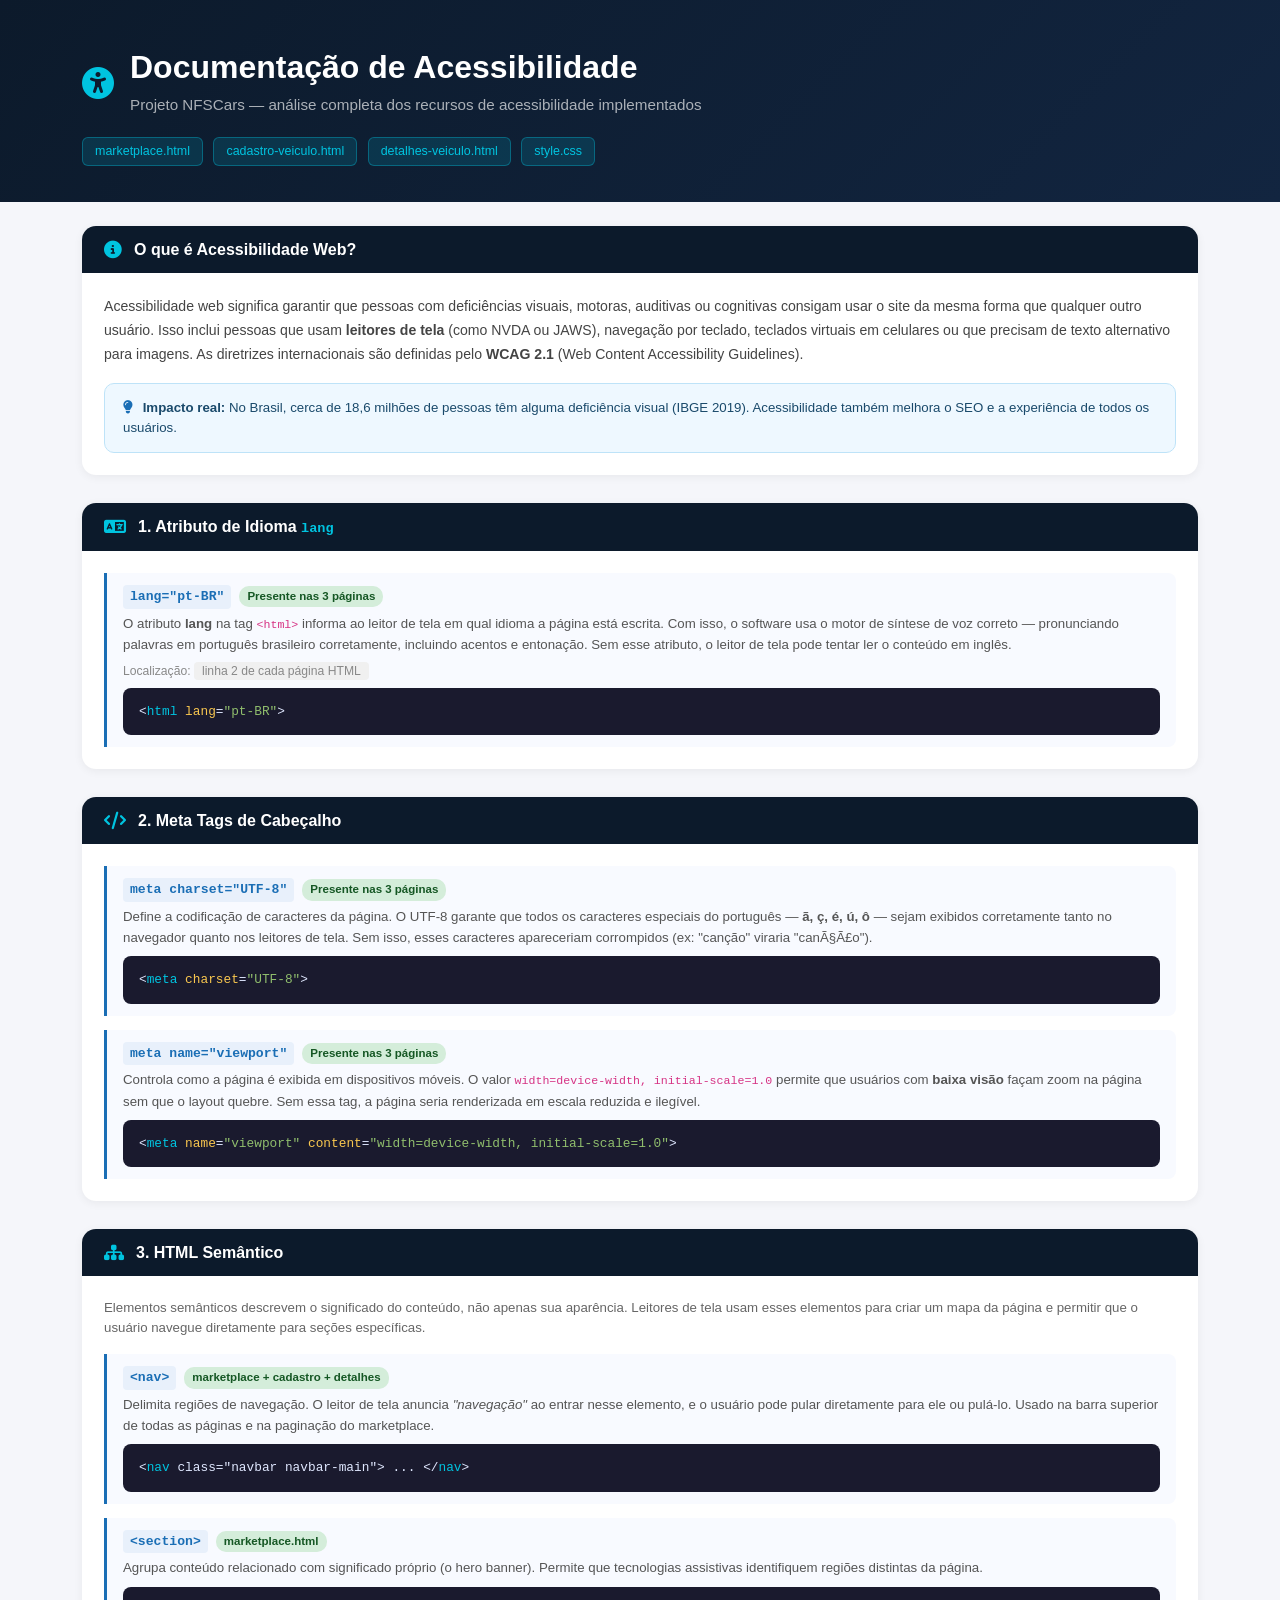
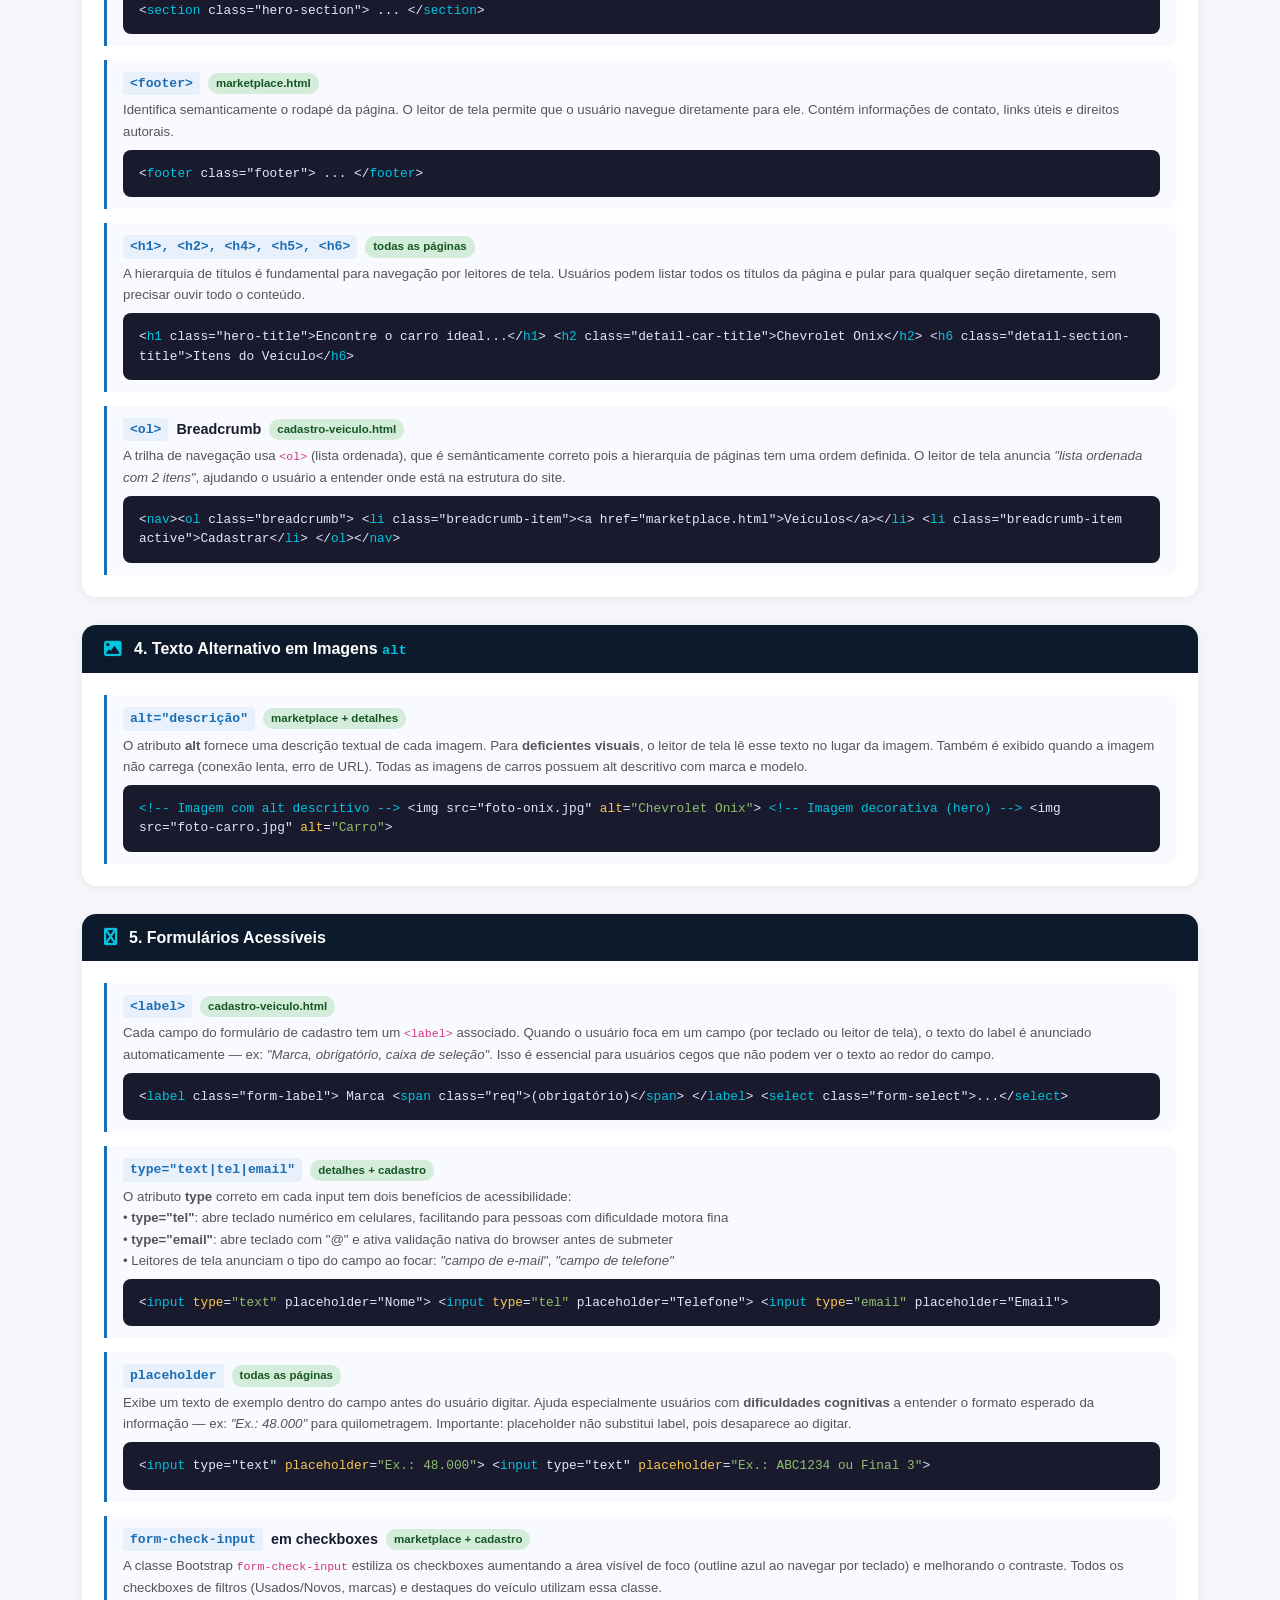
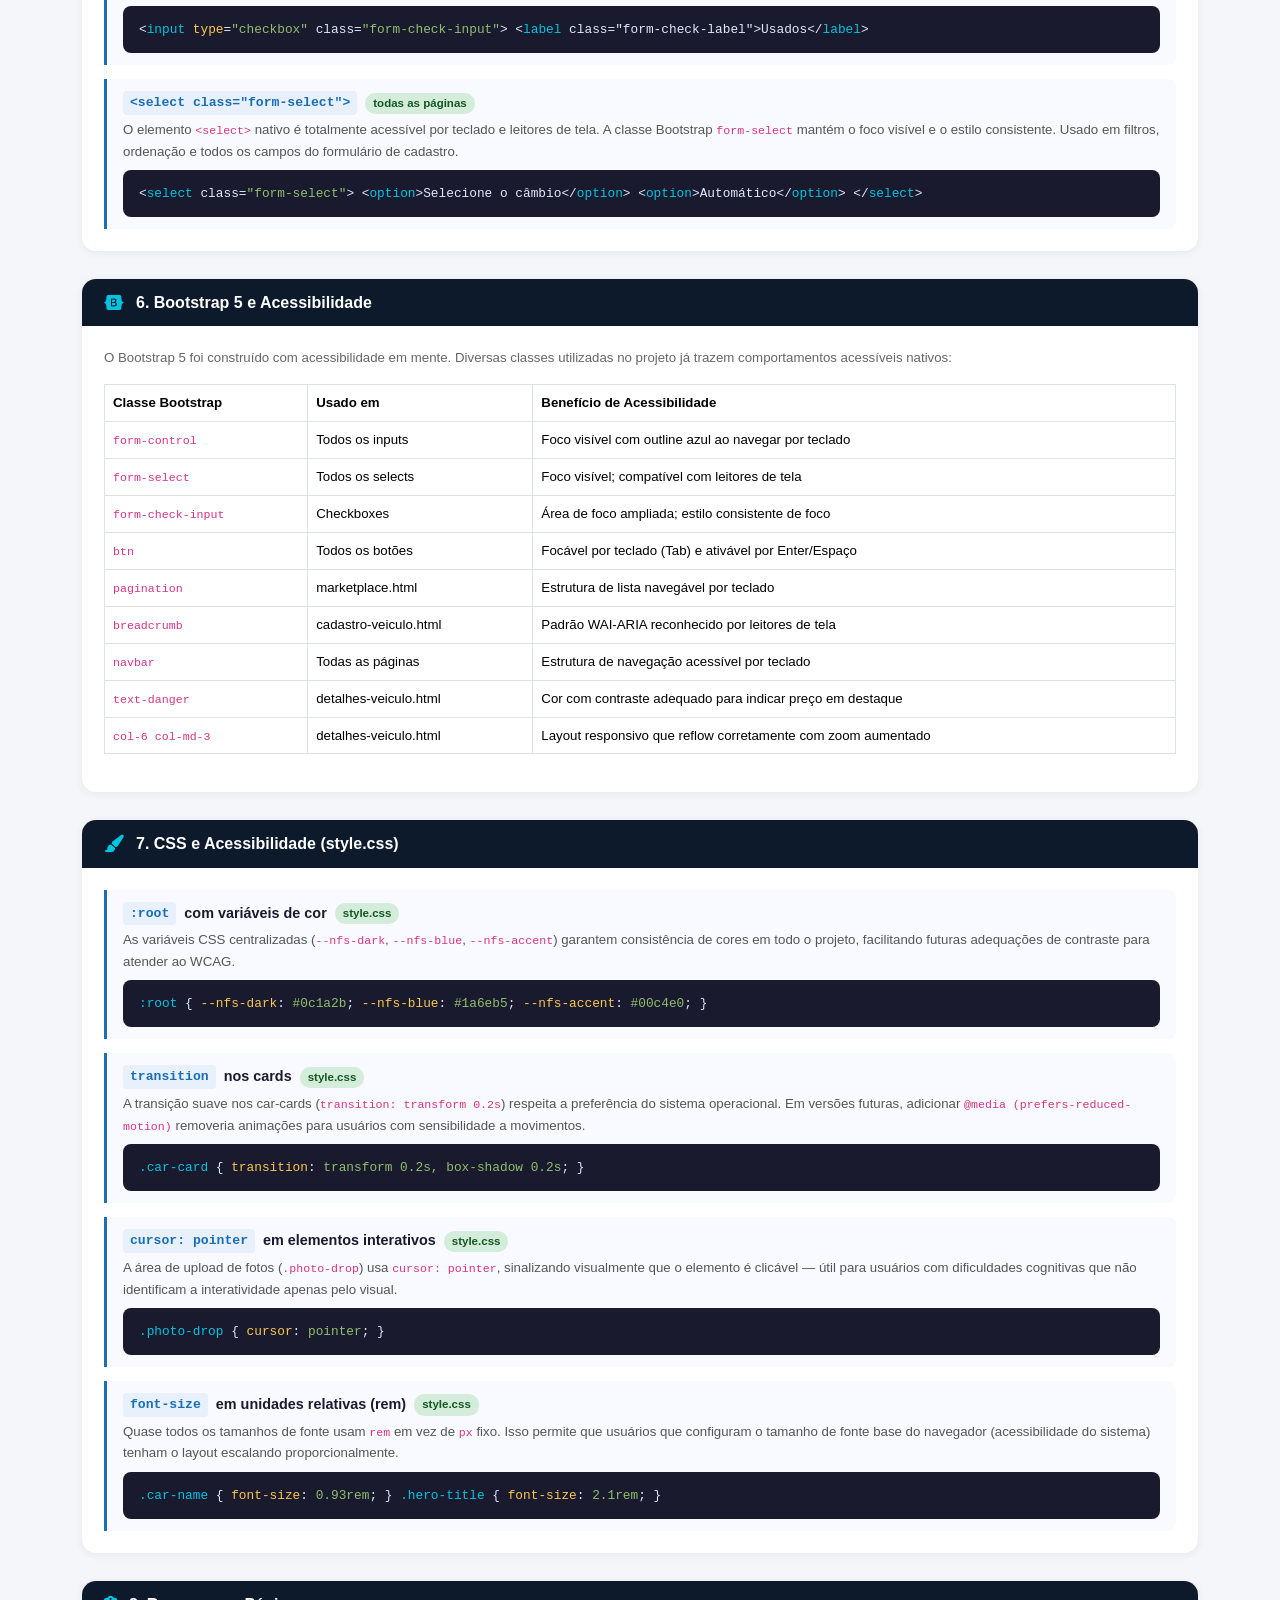
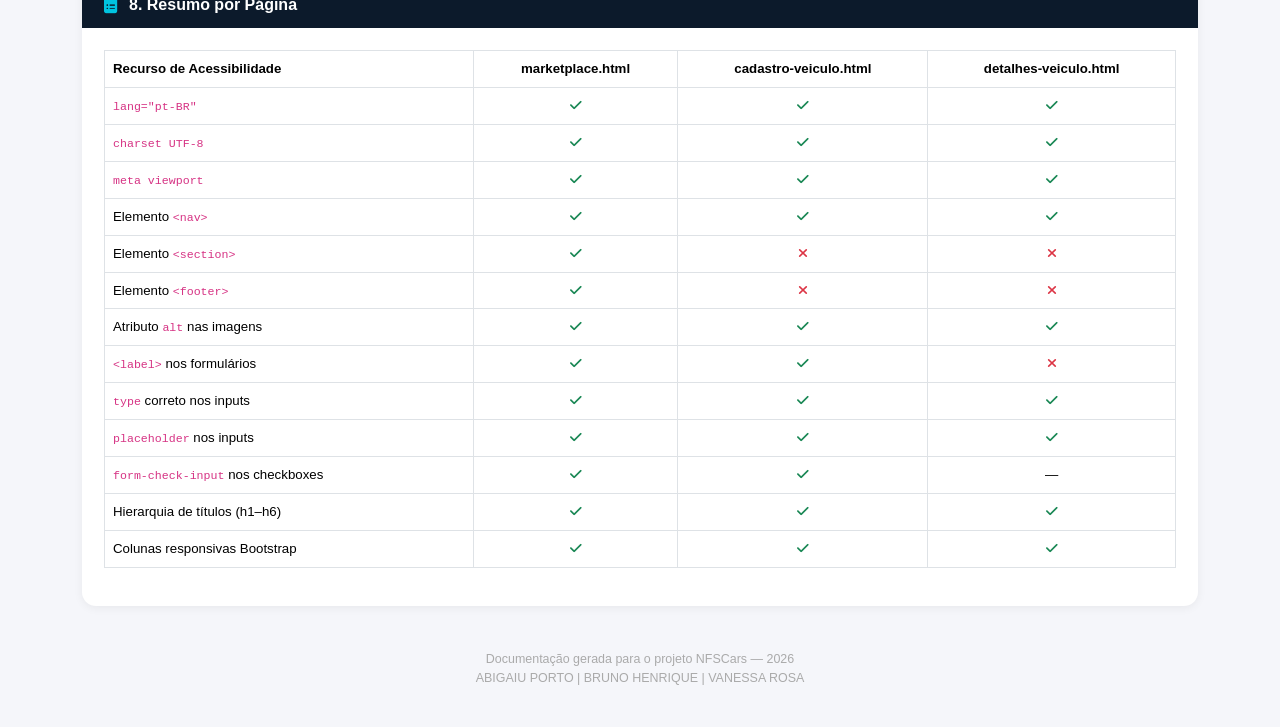
==== acessibilidade.html @ 9d8384b2 "primeiro commit" ====
<!DOCTYPE html>
<html lang="pt-BR">
<head>
    <meta charset="UTF-8">
    <meta name="viewport" content="width=device-width, initial-scale=1.0">
    <title>NFSCars – Documentação de Acessibilidade</title>
    <link href="https://cdn.jsdelivr.net/npm/bootstrap@5.3.2/dist/css/bootstrap.min.css" rel="stylesheet">
    <link href="https://cdnjs.cloudflare.com/ajax/libs/font-awesome/6.5.0/css/all.min.css" rel="stylesheet">
    <style>
        body { font-family: 'Segoe UI', sans-serif; background: #f5f6fa; color: #1a1a2e; }
        .doc-header {
            background: linear-gradient(135deg, #0c1a2b 0%, #122540 100%);
            color: white; padding: 48px 0 36px;
        }
        .doc-header h1 { font-size: 2rem; font-weight: 700; }
        .doc-header .subtitle { color: rgba(255,255,255,0.65); font-size: 0.95rem; }
        .doc-header .badge-page {
            background: rgba(0,196,224,0.15); color: #00c4e0;
            border: 1px solid rgba(0,196,224,0.35); border-radius: 6px;
            font-size: 0.78rem; padding: 4px 12px; display: inline-block; margin-right: 6px; margin-top: 4px;
        }

        .section-card {
            background: white; border-radius: 14px;
            box-shadow: 0 2px 10px rgba(0,0,0,0.06); margin-bottom: 28px; overflow: hidden;
        }
        .section-header {
            background: #0c1a2b; color: white;
            padding: 14px 22px; display: flex; align-items: center; gap: 12px;
        }
        .section-header i { color: #00c4e0; font-size: 1.1rem; }
        .section-header h2 { font-size: 1rem; font-weight: 700; margin: 0; }
        .section-body { padding: 22px; }

        .item { border-left: 3px solid #1a6eb5; padding: 12px 16px; margin-bottom: 14px; background: #f8faff; border-radius: 0 8px 8px 0; }
        .item:last-child { margin-bottom: 0; }
        .item-title { font-weight: 700; font-size: 0.9rem; color: #1a1a2e; margin-bottom: 4px; display: flex; align-items: center; gap: 8px; }
        .item-title code { background: #e8f0fb; color: #1a6eb5; padding: 2px 7px; border-radius: 4px; font-size: 0.82rem; }
        .item-desc { font-size: 0.83rem; color: #555; line-height: 1.6; margin-bottom: 6px; }
        .item-where { font-size: 0.76rem; color: #888; }
        .item-where span { background: #f0f0f0; padding: 2px 8px; border-radius: 4px; margin-right: 4px; }

        .code-block {
            background: #1a1a2e; color: #e0e8ff; border-radius: 8px;
            padding: 14px 16px; font-size: 0.8rem; font-family: 'Courier New', monospace;
            margin-top: 8px; overflow-x: auto;
        }
        .code-block .hl { color: #00c4e0; }
        .code-block .attr { color: #f9c74f; }
        .code-block .val { color: #90be6d; }

        .badge-present { background: #d4edda; color: #155724; font-size: 0.72rem; padding: 2px 8px; border-radius: 10px; }
        .badge-missing { background: #f8d7da; color: #721c24; font-size: 0.72rem; padding: 2px 8px; border-radius: 10px; }
        .badge-partial { background: #fff3cd; color: #856404; font-size: 0.72rem; padding: 2px 8px; border-radius: 10px; }

        table { font-size: 0.83rem; }
        th { background: #f0f4ff; font-weight: 600; }
        td, th { vertical-align: middle !important; }

        .tip-box {
            background: #eef8ff; border: 1px solid #bee3f8; border-radius: 10px;
            padding: 14px 18px; font-size: 0.83rem; color: #1a4a6b; margin-top: 10px;
        }
        .tip-box i { color: #1a6eb5; margin-right: 6px; }
    </style>
</head>
<body>

<!-- HEADER -->
<div class="doc-header">
    <div class="container">
        <div class="d-flex align-items-center gap-3 mb-3">
            <i class="fas fa-universal-access" style="font-size:2rem;color:#00c4e0;"></i>
            <div>
                <h1>Documentação de Acessibilidade</h1>
                <p class="subtitle mb-0">Projeto NFSCars — análise completa dos recursos de acessibilidade implementados</p>
            </div>
        </div>
        <div>
            <span class="badge-page">marketplace.html</span>
            <span class="badge-page">cadastro-veiculo.html</span>
            <span class="badge-page">detalhes-veiculo.html</span>
            <span class="badge-page">style.css</span>
        </div>
    </div>
</div>

<div class="container py-4">

    <!-- O QUE É ACESSIBILIDADE -->
    <div class="section-card">
        <div class="section-header">
            <i class="fas fa-info-circle"></i>
            <h2>O que é Acessibilidade Web?</h2>
        </div>
        <div class="section-body">
            <p style="font-size:0.88rem;color:#444;line-height:1.7;">
                Acessibilidade web significa garantir que pessoas com deficiências visuais, motoras, auditivas ou cognitivas
                consigam usar o site da mesma forma que qualquer outro usuário. Isso inclui pessoas que usam
                <strong>leitores de tela</strong> (como NVDA ou JAWS), navegação por teclado, teclados virtuais em
                celulares ou que precisam de texto alternativo para imagens.
                As diretrizes internacionais são definidas pelo <strong>WCAG 2.1</strong> (Web Content Accessibility Guidelines).
            </p>
            <div class="tip-box">
                <i class="fas fa-lightbulb"></i>
                <strong>Impacto real:</strong> No Brasil, cerca de 18,6 milhões de pessoas têm alguma deficiência visual
                (IBGE 2019). Acessibilidade também melhora o SEO e a experiência de todos os usuários.
            </div>
        </div>
    </div>

    <!-- 1. IDIOMA DA PÁGINA -->
    <div class="section-card">
        <div class="section-header">
            <i class="fas fa-language"></i>
            <h2>1. Atributo de Idioma <code style="color:#00c4e0;font-size:0.85rem;">lang</code></h2>
        </div>
        <div class="section-body">
            <div class="item">
                <div class="item-title">
                    <code>lang="pt-BR"</code>
                    <span class="badge-present">Presente nas 3 páginas</span>
                </div>
                <div class="item-desc">
                    O atributo <strong>lang</strong> na tag <code>&lt;html&gt;</code> informa ao leitor de tela
                    em qual idioma a página está escrita. Com isso, o software usa o motor de síntese de voz correto —
                    pronunciando palavras em português brasileiro corretamente, incluindo acentos e entonação.
                    Sem esse atributo, o leitor de tela pode tentar ler o conteúdo em inglês.
                </div>
                <div class="item-where">Localização: <span>linha 2 de cada página HTML</span></div>
                <div class="code-block">
&lt;<span class="hl">html</span> <span class="attr">lang</span>=<span class="val">"pt-BR"</span>&gt;
                </div>
            </div>
        </div>
    </div>

    <!-- 2. META TAGS -->
    <div class="section-card">
        <div class="section-header">
            <i class="fas fa-code"></i>
            <h2>2. Meta Tags de Cabeçalho</h2>
        </div>
        <div class="section-body">
            <div class="item">
                <div class="item-title">
                    <code>meta charset="UTF-8"</code>
                    <span class="badge-present">Presente nas 3 páginas</span>
                </div>
                <div class="item-desc">
                    Define a codificação de caracteres da página. O UTF-8 garante que todos os caracteres especiais
                    do português — <strong>ã, ç, é, ú, ô</strong> — sejam exibidos corretamente tanto no navegador
                    quanto nos leitores de tela. Sem isso, esses caracteres apareceriam corrompidos (ex: "canção" viraria "canÃ§Ã£o").
                </div>
                <div class="code-block">
&lt;<span class="hl">meta</span> <span class="attr">charset</span>=<span class="val">"UTF-8"</span>&gt;
                </div>
            </div>
            <div class="item">
                <div class="item-title">
                    <code>meta name="viewport"</code>
                    <span class="badge-present">Presente nas 3 páginas</span>
                </div>
                <div class="item-desc">
                    Controla como a página é exibida em dispositivos móveis. O valor
                    <code>width=device-width, initial-scale=1.0</code> permite que usuários com
                    <strong>baixa visão</strong> façam zoom na página sem que o layout quebre.
                    Sem essa tag, a página seria renderizada em escala reduzida e ilegível.
                </div>
                <div class="code-block">
&lt;<span class="hl">meta</span> <span class="attr">name</span>=<span class="val">"viewport"</span> <span class="attr">content</span>=<span class="val">"width=device-width, initial-scale=1.0"</span>&gt;
                </div>
            </div>
        </div>
    </div>

    <!-- 3. ELEMENTOS SEMÂNTICOS -->
    <div class="section-card">
        <div class="section-header">
            <i class="fas fa-sitemap"></i>
            <h2>3. HTML Semântico</h2>
        </div>
        <div class="section-body">
            <p style="font-size:0.83rem;color:#666;margin-bottom:16px;">
                Elementos semânticos descrevem o significado do conteúdo, não apenas sua aparência.
                Leitores de tela usam esses elementos para criar um mapa da página e permitir que o usuário
                navegue diretamente para seções específicas.
            </p>
            <div class="item">
                <div class="item-title"><code>&lt;nav&gt;</code> <span class="badge-present">marketplace + cadastro + detalhes</span></div>
                <div class="item-desc">
                    Delimita regiões de navegação. O leitor de tela anuncia <em>"navegação"</em> ao entrar nesse
                    elemento, e o usuário pode pular diretamente para ele ou pulá-lo. Usado na barra superior
                    de todas as páginas e na paginação do marketplace.
                </div>
                <div class="code-block">
&lt;<span class="hl">nav</span> class="navbar navbar-main"&gt; ... &lt;/<span class="hl">nav</span>&gt;
                </div>
            </div>
            <div class="item">
                <div class="item-title"><code>&lt;section&gt;</code> <span class="badge-present">marketplace.html</span></div>
                <div class="item-desc">
                    Agrupa conteúdo relacionado com significado próprio (o hero banner).
                    Permite que tecnologias assistivas identifiquem regiões distintas da página.
                </div>
                <div class="code-block">
&lt;<span class="hl">section</span> class="hero-section"&gt; ... &lt;/<span class="hl">section</span>&gt;
                </div>
            </div>
            <div class="item">
                <div class="item-title"><code>&lt;footer&gt;</code> <span class="badge-present">marketplace.html</span></div>
                <div class="item-desc">
                    Identifica semanticamente o rodapé da página. O leitor de tela permite que o usuário
                    navegue diretamente para ele. Contém informações de contato, links úteis e direitos autorais.
                </div>
                <div class="code-block">
&lt;<span class="hl">footer</span> class="footer"&gt; ... &lt;/<span class="hl">footer</span>&gt;
                </div>
            </div>
            <div class="item">
                <div class="item-title"><code>&lt;h1&gt;, &lt;h2&gt;, &lt;h4&gt;, &lt;h5&gt;, &lt;h6&gt;</code> <span class="badge-present">todas as páginas</span></div>
                <div class="item-desc">
                    A hierarquia de títulos é fundamental para navegação por leitores de tela.
                    Usuários podem listar todos os títulos da página e pular para qualquer seção diretamente,
                    sem precisar ouvir todo o conteúdo.
                </div>
                <div class="code-block">
&lt;<span class="hl">h1</span> class="hero-title"&gt;Encontre o carro ideal...&lt;/<span class="hl">h1</span>&gt;
&lt;<span class="hl">h2</span> class="detail-car-title"&gt;Chevrolet Onix&lt;/<span class="hl">h2</span>&gt;
&lt;<span class="hl">h6</span> class="detail-section-title"&gt;Itens do Veículo&lt;/<span class="hl">h6</span>&gt;
                </div>
            </div>
            <div class="item">
                <div class="item-title"><code>&lt;ol&gt;</code> Breadcrumb <span class="badge-present">cadastro-veiculo.html</span></div>
                <div class="item-desc">
                    A trilha de navegação usa <code>&lt;ol&gt;</code> (lista ordenada), que é semânticamente
                    correto pois a hierarquia de páginas tem uma ordem definida. O leitor de tela anuncia
                    <em>"lista ordenada com 2 itens"</em>, ajudando o usuário a entender onde está na estrutura do site.
                </div>
                <div class="code-block">
&lt;<span class="hl">nav</span>&gt;&lt;<span class="hl">ol</span> class="breadcrumb"&gt;
  &lt;<span class="hl">li</span> class="breadcrumb-item"&gt;&lt;a href="marketplace.html"&gt;Veículos&lt;/a&gt;&lt;/<span class="hl">li</span>&gt;
  &lt;<span class="hl">li</span> class="breadcrumb-item active"&gt;Cadastrar&lt;/<span class="hl">li</span>&gt;
&lt;/<span class="hl">ol</span>&gt;&lt;/<span class="hl">nav</span>&gt;
                </div>
            </div>
        </div>
    </div>

    <!-- 4. IMAGENS -->
    <div class="section-card">
        <div class="section-header">
            <i class="fas fa-image"></i>
            <h2>4. Texto Alternativo em Imagens <code style="color:#00c4e0;font-size:0.85rem;">alt</code></h2>
        </div>
        <div class="section-body">
            <div class="item">
                <div class="item-title">
                    <code>alt="descrição"</code>
                    <span class="badge-present">marketplace + detalhes</span>
                </div>
                <div class="item-desc">
                    O atributo <strong>alt</strong> fornece uma descrição textual de cada imagem.
                    Para <strong>deficientes visuais</strong>, o leitor de tela lê esse texto no lugar da imagem.
                    Também é exibido quando a imagem não carrega (conexão lenta, erro de URL).
                    Todas as imagens de carros possuem alt descritivo com marca e modelo.
                </div>
                <div class="code-block">
<span class="hl">&lt;!-- Imagem com alt descritivo --&gt;</span>
&lt;img src="foto-onix.jpg" <span class="attr">alt</span>=<span class="val">"Chevrolet Onix"</span>&gt;

<span class="hl">&lt;!-- Imagem decorativa (hero) --&gt;</span>
&lt;img src="foto-carro.jpg" <span class="attr">alt</span>=<span class="val">"Carro"</span>&gt;
                </div>
            </div>
        </div>
    </div>

    <!-- 5. FORMULÁRIOS -->
    <div class="section-card">
        <div class="section-header">
            <i class="fas fa-wpforms"></i>
            <h2>5. Formulários Acessíveis</h2>
        </div>
        <div class="section-body">
            <div class="item">
                <div class="item-title">
                    <code>&lt;label&gt;</code>
                    <span class="badge-present">cadastro-veiculo.html</span>
                </div>
                <div class="item-desc">
                    Cada campo do formulário de cadastro tem um <code>&lt;label&gt;</code> associado.
                    Quando o usuário foca em um campo (por teclado ou leitor de tela), o texto do label é
                    anunciado automaticamente — ex: <em>"Marca, obrigatório, caixa de seleção"</em>.
                    Isso é essencial para usuários cegos que não podem ver o texto ao redor do campo.
                </div>
                <div class="code-block">
&lt;<span class="hl">label</span> class="form-label"&gt;
  Marca &lt;<span class="hl">span</span> class="req"&gt;(obrigatório)&lt;/<span class="hl">span</span>&gt;
&lt;/<span class="hl">label</span>&gt;
&lt;<span class="hl">select</span> class="form-select"&gt;...&lt;/<span class="hl">select</span>&gt;
                </div>
            </div>
            <div class="item">
                <div class="item-title">
                    <code>type="text|tel|email"</code>
                    <span class="badge-present">detalhes + cadastro</span>
                </div>
                <div class="item-desc">
                    O atributo <strong>type</strong> correto em cada input tem dois benefícios de acessibilidade:
                    <br>• <strong>type="tel"</strong>: abre teclado numérico em celulares, facilitando para pessoas com dificuldade motora fina
                    <br>• <strong>type="email"</strong>: abre teclado com "@" e ativa validação nativa do browser antes de submeter
                    <br>• Leitores de tela anunciam o tipo do campo ao focar: <em>"campo de e-mail"</em>, <em>"campo de telefone"</em>
                </div>
                <div class="code-block">
&lt;<span class="hl">input</span> <span class="attr">type</span>=<span class="val">"text"</span>  placeholder="Nome"&gt;
&lt;<span class="hl">input</span> <span class="attr">type</span>=<span class="val">"tel"</span>   placeholder="Telefone"&gt;
&lt;<span class="hl">input</span> <span class="attr">type</span>=<span class="val">"email"</span> placeholder="Email"&gt;
                </div>
            </div>
            <div class="item">
                <div class="item-title">
                    <code>placeholder</code>
                    <span class="badge-present">todas as páginas</span>
                </div>
                <div class="item-desc">
                    Exibe um texto de exemplo dentro do campo antes do usuário digitar.
                    Ajuda especialmente usuários com <strong>dificuldades cognitivas</strong> a entender
                    o formato esperado da informação — ex: <em>"Ex.: 48.000"</em> para quilometragem.
                    Importante: placeholder não substitui label, pois desaparece ao digitar.
                </div>
                <div class="code-block">
&lt;<span class="hl">input</span> type="text" <span class="attr">placeholder</span>=<span class="val">"Ex.: 48.000"</span>&gt;
&lt;<span class="hl">input</span> type="text" <span class="attr">placeholder</span>=<span class="val">"Ex.: ABC1234 ou Final 3"</span>&gt;
                </div>
            </div>
            <div class="item">
                <div class="item-title">
                    <code>form-check-input</code> em checkboxes
                    <span class="badge-present">marketplace + cadastro</span>
                </div>
                <div class="item-desc">
                    A classe Bootstrap <code>form-check-input</code> estiliza os checkboxes aumentando
                    a área visível de foco (outline azul ao navegar por teclado) e melhorando o contraste.
                    Todos os checkboxes de filtros (Usados/Novos, marcas) e destaques do veículo utilizam essa classe.
                </div>
                <div class="code-block">
&lt;<span class="hl">input</span> <span class="attr">type</span>=<span class="val">"checkbox"</span> class=<span class="val">"form-check-input"</span>&gt;
&lt;<span class="hl">label</span> class="form-check-label"&gt;Usados&lt;/<span class="hl">label</span>&gt;
                </div>
            </div>
            <div class="item">
                <div class="item-title">
                    <code>&lt;select class="form-select"&gt;</code>
                    <span class="badge-present">todas as páginas</span>
                </div>
                <div class="item-desc">
                    O elemento <code>&lt;select&gt;</code> nativo é totalmente acessível por teclado e
                    leitores de tela. A classe Bootstrap <code>form-select</code> mantém o foco visível
                    e o estilo consistente. Usado em filtros, ordenação e todos os campos do formulário de cadastro.
                </div>
                <div class="code-block">
&lt;<span class="hl">select</span> class=<span class="val">"form-select"</span>&gt;
  &lt;<span class="hl">option</span>&gt;Selecione o câmbio&lt;/<span class="hl">option</span>&gt;
  &lt;<span class="hl">option</span>&gt;Automático&lt;/<span class="hl">option</span>&gt;
&lt;/<span class="hl">select</span>&gt;
                </div>
            </div>
        </div>
    </div>

    <!-- 6. BOOTSTRAP E ACESSIBILIDADE -->
    <div class="section-card">
        <div class="section-header">
            <i class="fab fa-bootstrap"></i>
            <h2>6. Bootstrap 5 e Acessibilidade</h2>
        </div>
        <div class="section-body">
            <p style="font-size:0.83rem;color:#666;margin-bottom:16px;">
                O Bootstrap 5 foi construído com acessibilidade em mente. Diversas classes utilizadas no projeto
                já trazem comportamentos acessíveis nativos:
            </p>
            <div class="table-responsive">
                <table class="table table-bordered table-hover">
                    <thead>
                        <tr>
                            <th>Classe Bootstrap</th>
                            <th>Usado em</th>
                            <th>Benefício de Acessibilidade</th>
                        </tr>
                    </thead>
                    <tbody>
                        <tr>
                            <td><code>form-control</code></td>
                            <td>Todos os inputs</td>
                            <td>Foco visível com outline azul ao navegar por teclado</td>
                        </tr>
                        <tr>
                            <td><code>form-select</code></td>
                            <td>Todos os selects</td>
                            <td>Foco visível; compatível com leitores de tela</td>
                        </tr>
                        <tr>
                            <td><code>form-check-input</code></td>
                            <td>Checkboxes</td>
                            <td>Área de foco ampliada; estilo consistente de foco</td>
                        </tr>
                        <tr>
                            <td><code>btn</code></td>
                            <td>Todos os botões</td>
                            <td>Focável por teclado (Tab) e ativável por Enter/Espaço</td>
                        </tr>
                        <tr>
                            <td><code>pagination</code></td>
                            <td>marketplace.html</td>
                            <td>Estrutura de lista navegável por teclado</td>
                        </tr>
                        <tr>
                            <td><code>breadcrumb</code></td>
                            <td>cadastro-veiculo.html</td>
                            <td>Padrão WAI-ARIA reconhecido por leitores de tela</td>
                        </tr>
                        <tr>
                            <td><code>navbar</code></td>
                            <td>Todas as páginas</td>
                            <td>Estrutura de navegação acessível por teclado</td>
                        </tr>
                        <tr>
                            <td><code>text-danger</code></td>
                            <td>detalhes-veiculo.html</td>
                            <td>Cor com contraste adequado para indicar preço em destaque</td>
                        </tr>
                        <tr>
                            <td><code>col-6 col-md-3</code></td>
                            <td>detalhes-veiculo.html</td>
                            <td>Layout responsivo que reflow corretamente com zoom aumentado</td>
                        </tr>
                    </tbody>
                </table>
            </div>
        </div>
    </div>

    <!-- 7. CSS E ACESSIBILIDADE -->
    <div class="section-card">
        <div class="section-header">
            <i class="fas fa-paint-brush"></i>
            <h2>7. CSS e Acessibilidade (style.css)</h2>
        </div>
        <div class="section-body">
            <div class="item">
                <div class="item-title"><code>:root</code> com variáveis de cor <span class="badge-present">style.css</span></div>
                <div class="item-desc">
                    As variáveis CSS centralizadas (<code>--nfs-dark</code>, <code>--nfs-blue</code>, <code>--nfs-accent</code>)
                    garantem consistência de cores em todo o projeto, facilitando futuras adequações de contraste
                    para atender ao WCAG.
                </div>
                <div class="code-block">
<span class="hl">:root</span> {
  <span class="attr">--nfs-dark</span>: <span class="val">#0c1a2b</span>;
  <span class="attr">--nfs-blue</span>: <span class="val">#1a6eb5</span>;
  <span class="attr">--nfs-accent</span>: <span class="val">#00c4e0</span>;
}
                </div>
            </div>
            <div class="item">
                <div class="item-title"><code>transition</code> nos cards <span class="badge-present">style.css</span></div>
                <div class="item-desc">
                    A transição suave nos car-cards (<code>transition: transform 0.2s</code>) respeita
                    a preferência do sistema operacional. Em versões futuras, adicionar
                    <code>@media (prefers-reduced-motion)</code> removeria animações para usuários
                    com sensibilidade a movimentos.
                </div>
                <div class="code-block">
<span class="hl">.car-card</span> {
  <span class="attr">transition</span>: <span class="val">transform 0.2s, box-shadow 0.2s</span>;
}
                </div>
            </div>
            <div class="item">
                <div class="item-title"><code>cursor: pointer</code> em elementos interativos <span class="badge-present">style.css</span></div>
                <div class="item-desc">
                    A área de upload de fotos (<code>.photo-drop</code>) usa <code>cursor: pointer</code>,
                    sinalizando visualmente que o elemento é clicável — útil para usuários com
                    dificuldades cognitivas que não identificam a interatividade apenas pelo visual.
                </div>
                <div class="code-block">
<span class="hl">.photo-drop</span> {
  <span class="attr">cursor</span>: <span class="val">pointer</span>;
}
                </div>
            </div>
            <div class="item">
                <div class="item-title"><code>font-size</code> em unidades relativas (rem) <span class="badge-present">style.css</span></div>
                <div class="item-desc">
                    Quase todos os tamanhos de fonte usam <code>rem</code> em vez de <code>px</code> fixo.
                    Isso permite que usuários que configuram o tamanho de fonte base do navegador
                    (acessibilidade do sistema) tenham o layout escalando proporcionalmente.
                </div>
                <div class="code-block">
<span class="hl">.car-name</span>   { <span class="attr">font-size</span>: <span class="val">0.93rem</span>; }
<span class="hl">.hero-title</span> { <span class="attr">font-size</span>: <span class="val">2.1rem</span>;  }
                </div>
            </div>
        </div>
    </div>

    <!-- 8. RESUMO POR PÁGINA -->
    <div class="section-card">
        <div class="section-header">
            <i class="fas fa-clipboard-list"></i>
            <h2>8. Resumo por Página</h2>
        </div>
        <div class="section-body">
            <div class="table-responsive">
                <table class="table table-bordered">
                    <thead>
                        <tr>
                            <th>Recurso de Acessibilidade</th>
                            <th class="text-center">marketplace.html</th>
                            <th class="text-center">cadastro-veiculo.html</th>
                            <th class="text-center">detalhes-veiculo.html</th>
                        </tr>
                    </thead>
                    <tbody>
                        <tr>
                            <td><code>lang="pt-BR"</code></td>
                            <td class="text-center"><i class="fas fa-check text-success"></i></td>
                            <td class="text-center"><i class="fas fa-check text-success"></i></td>
                            <td class="text-center"><i class="fas fa-check text-success"></i></td>
                        </tr>
                        <tr>
                            <td><code>charset UTF-8</code></td>
                            <td class="text-center"><i class="fas fa-check text-success"></i></td>
                            <td class="text-center"><i class="fas fa-check text-success"></i></td>
                            <td class="text-center"><i class="fas fa-check text-success"></i></td>
                        </tr>
                        <tr>
                            <td><code>meta viewport</code></td>
                            <td class="text-center"><i class="fas fa-check text-success"></i></td>
                            <td class="text-center"><i class="fas fa-check text-success"></i></td>
                            <td class="text-center"><i class="fas fa-check text-success"></i></td>
                        </tr>
                        <tr>
                            <td>Elemento <code>&lt;nav&gt;</code></td>
                            <td class="text-center"><i class="fas fa-check text-success"></i></td>
                            <td class="text-center"><i class="fas fa-check text-success"></i></td>
                            <td class="text-center"><i class="fas fa-check text-success"></i></td>
                        </tr>
                        <tr>
                            <td>Elemento <code>&lt;section&gt;</code></td>
                            <td class="text-center"><i class="fas fa-check text-success"></i></td>
                            <td class="text-center"><i class="fas fa-times text-danger"></i></td>
                            <td class="text-center"><i class="fas fa-times text-danger"></i></td>
                        </tr>
                        <tr>
                            <td>Elemento <code>&lt;footer&gt;</code></td>
                            <td class="text-center"><i class="fas fa-check text-success"></i></td>
                            <td class="text-center"><i class="fas fa-times text-danger"></i></td>
                            <td class="text-center"><i class="fas fa-times text-danger"></i></td>
                        </tr>
                        <tr>
                            <td>Atributo <code>alt</code> nas imagens</td>
                            <td class="text-center"><i class="fas fa-check text-success"></i></td>
                            <td class="text-center"><i class="fas fa-check text-success"></i></td>
                            <td class="text-center"><i class="fas fa-check text-success"></i></td>
                        </tr>
                        <tr>
                            <td><code>&lt;label&gt;</code> nos formulários</td>
                            <td class="text-center"><i class="fas fa-check text-success"></i></td>
                            <td class="text-center"><i class="fas fa-check text-success"></i></td>
                            <td class="text-center"><i class="fas fa-times text-danger"></i></td>
                        </tr>
                        <tr>
                            <td><code>type</code> correto nos inputs</td>
                            <td class="text-center"><i class="fas fa-check text-success"></i></td>
                            <td class="text-center"><i class="fas fa-check text-success"></i></td>
                            <td class="text-center"><i class="fas fa-check text-success"></i></td>
                        </tr>
                        <tr>
                            <td><code>placeholder</code> nos inputs</td>
                            <td class="text-center"><i class="fas fa-check text-success"></i></td>
                            <td class="text-center"><i class="fas fa-check text-success"></i></td>
                            <td class="text-center"><i class="fas fa-check text-success"></i></td>
                        </tr>
                        <tr>
                            <td><code>form-check-input</code> nos checkboxes</td>
                            <td class="text-center"><i class="fas fa-check text-success"></i></td>
                            <td class="text-center"><i class="fas fa-check text-success"></i></td>
                            <td class="text-center">—</td>
                        </tr>
                        <tr>
                            <td>Hierarquia de títulos (h1–h6)</td>
                            <td class="text-center"><i class="fas fa-check text-success"></i></td>
                            <td class="text-center"><i class="fas fa-check text-success"></i></td>
                            <td class="text-center"><i class="fas fa-check text-success"></i></td>
                        </tr>
                        <tr>
                            <td>Colunas responsivas Bootstrap</td>
                            <td class="text-center"><i class="fas fa-check text-success"></i></td>
                            <td class="text-center"><i class="fas fa-check text-success"></i></td>
                            <td class="text-center"><i class="fas fa-check text-success"></i></td>
                        </tr>
                    </tbody>
                </table>
            </div>
        </div>
    </div>

    <!-- RODAPÉ DO DOC -->
    <div class="text-center py-3" style="font-size:0.78rem;color:#aaa;">
        Documentação gerada para o projeto NFSCars &mdash; 2026<br>
        ABIGAIU PORTO | BRUNO HENRIQUE | VANESSA ROSA
    </div>

</div>

<script src="https://cdn.jsdelivr.net/npm/bootstrap@5.3.2/dist/js/bootstrap.bundle.min.js"></script>
</body>
</html>
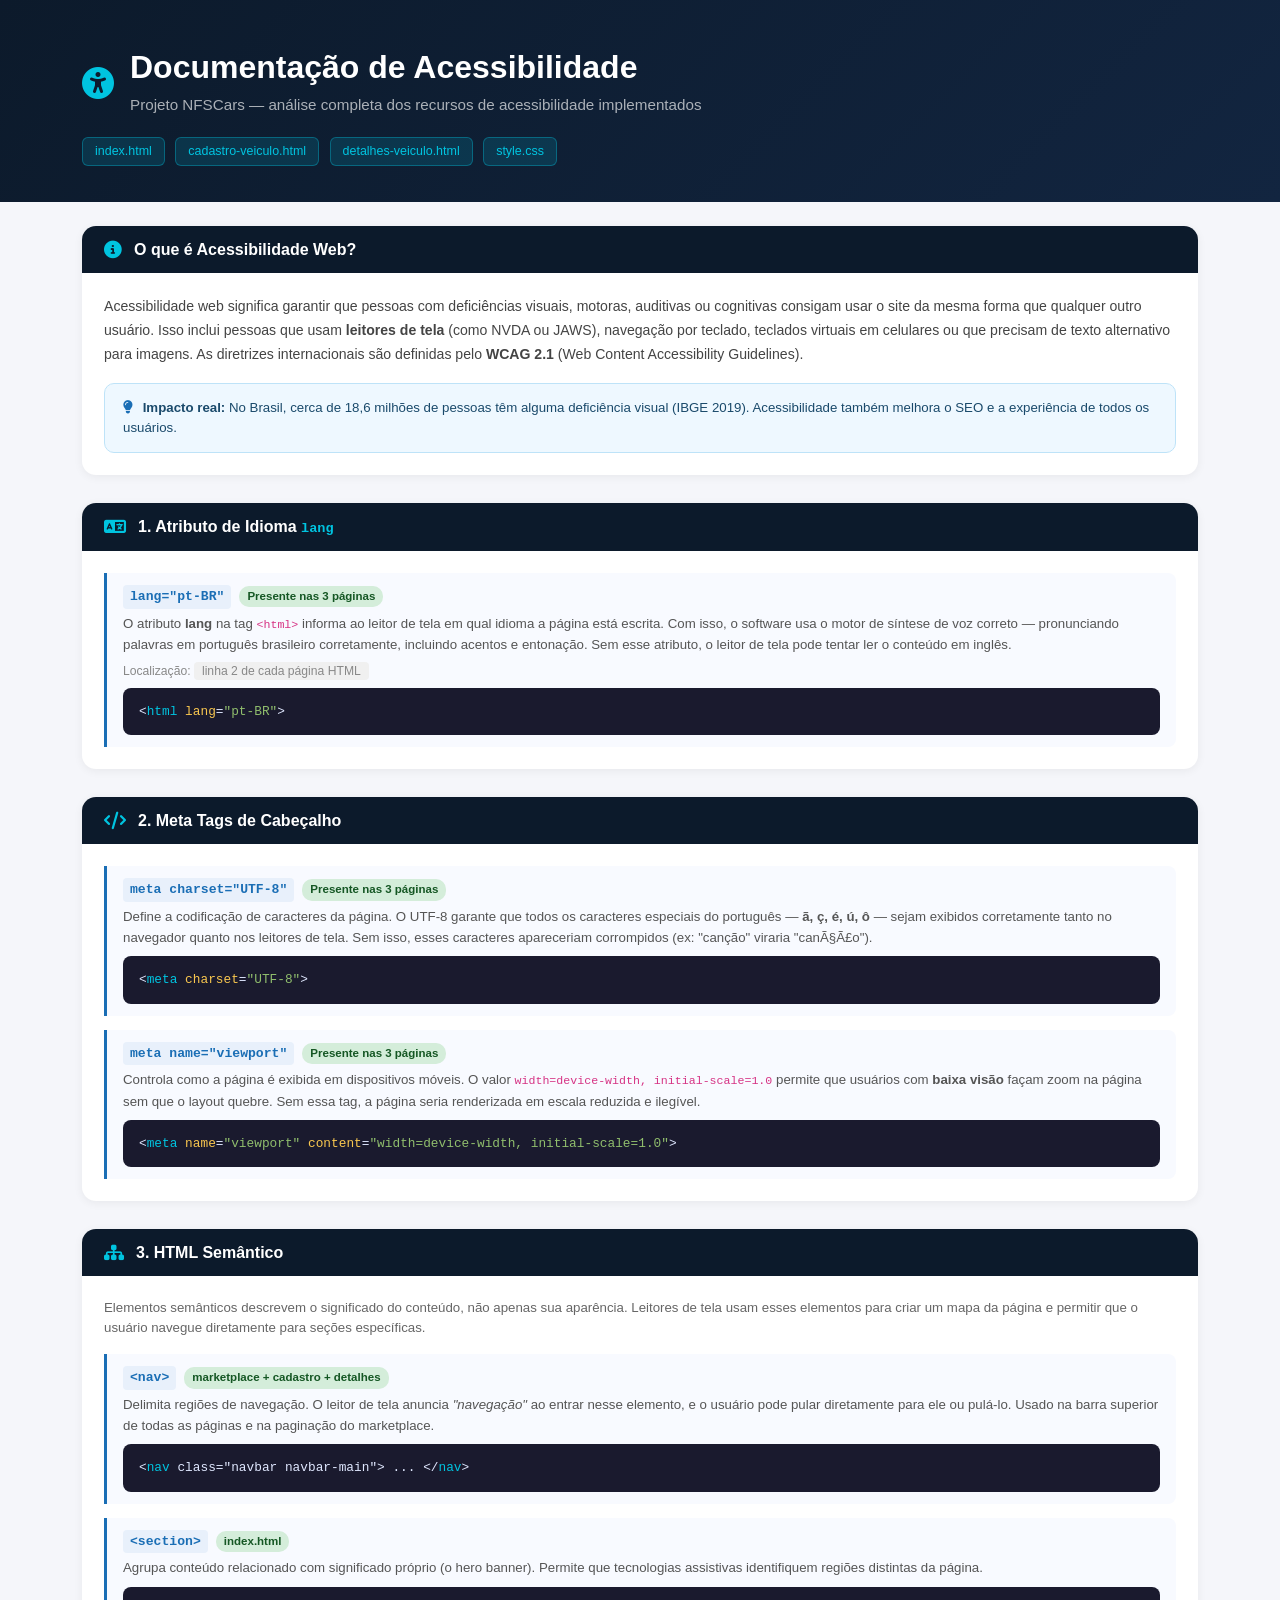
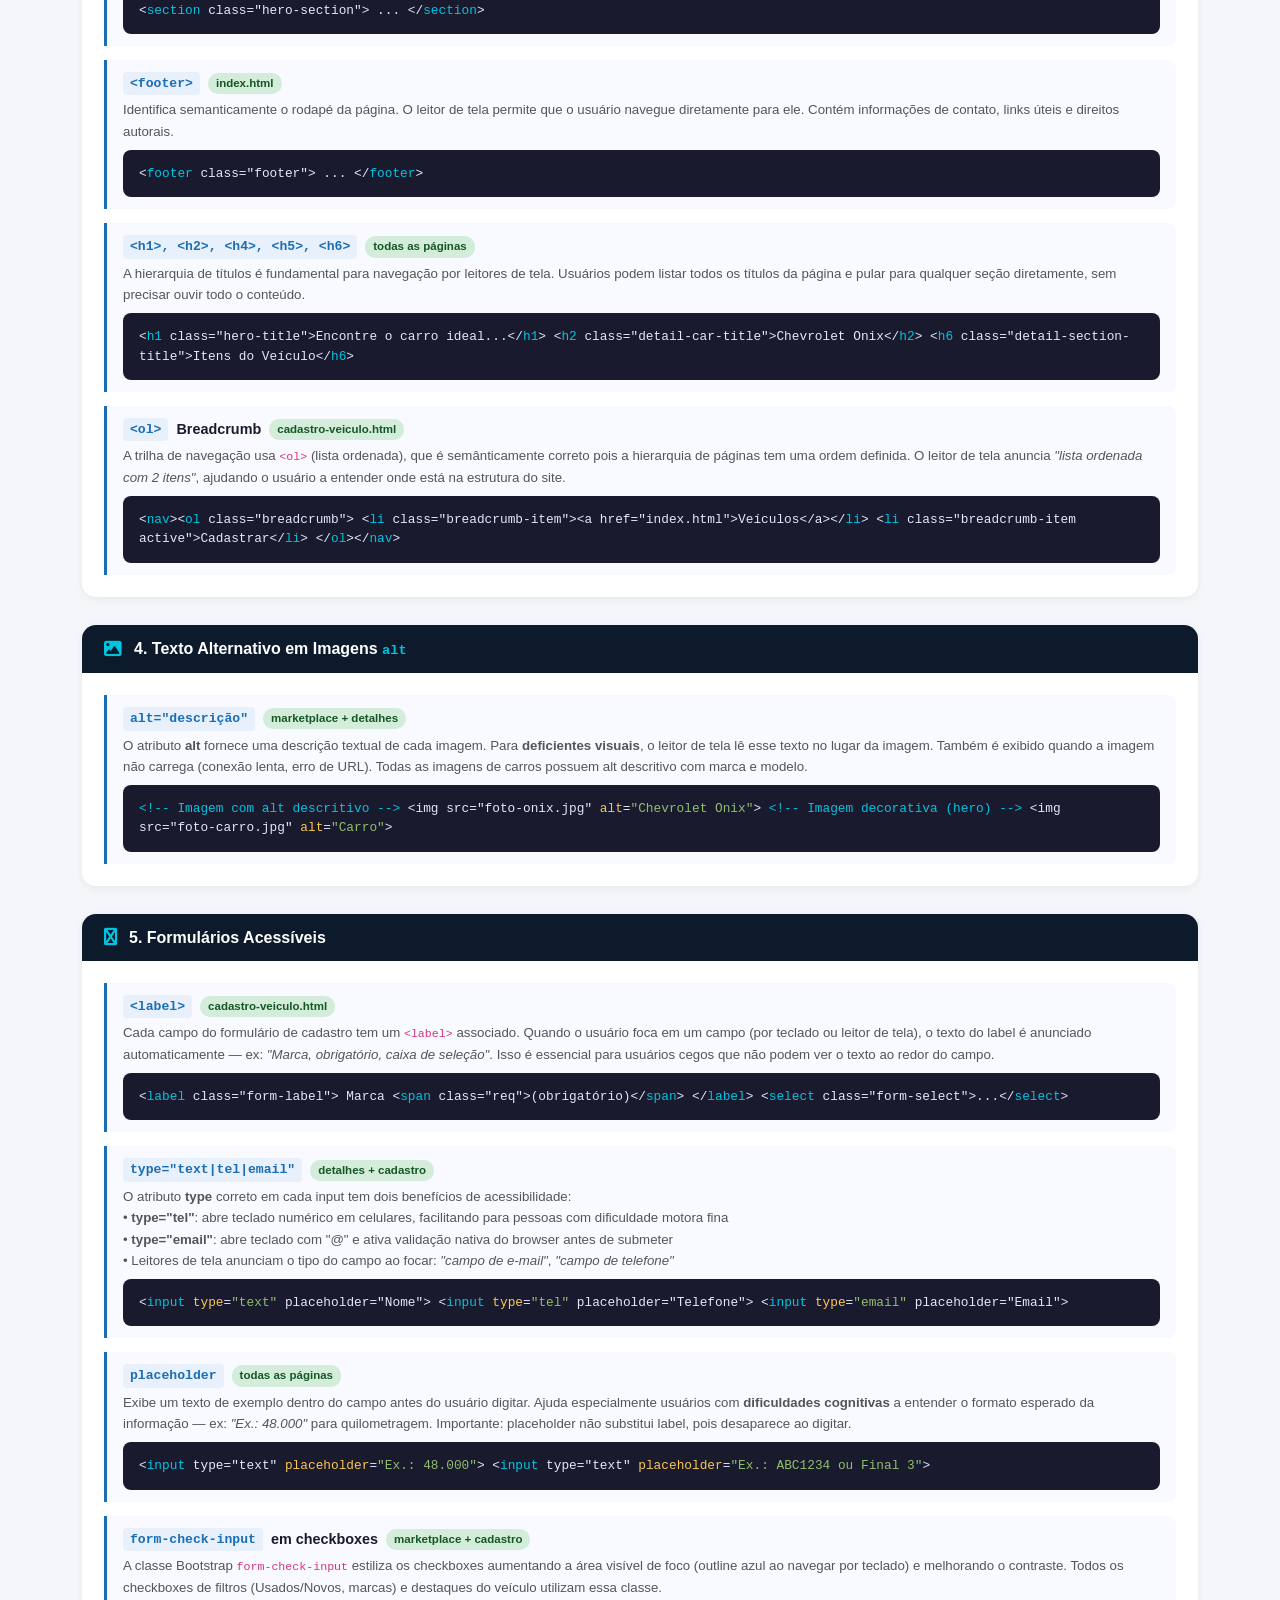
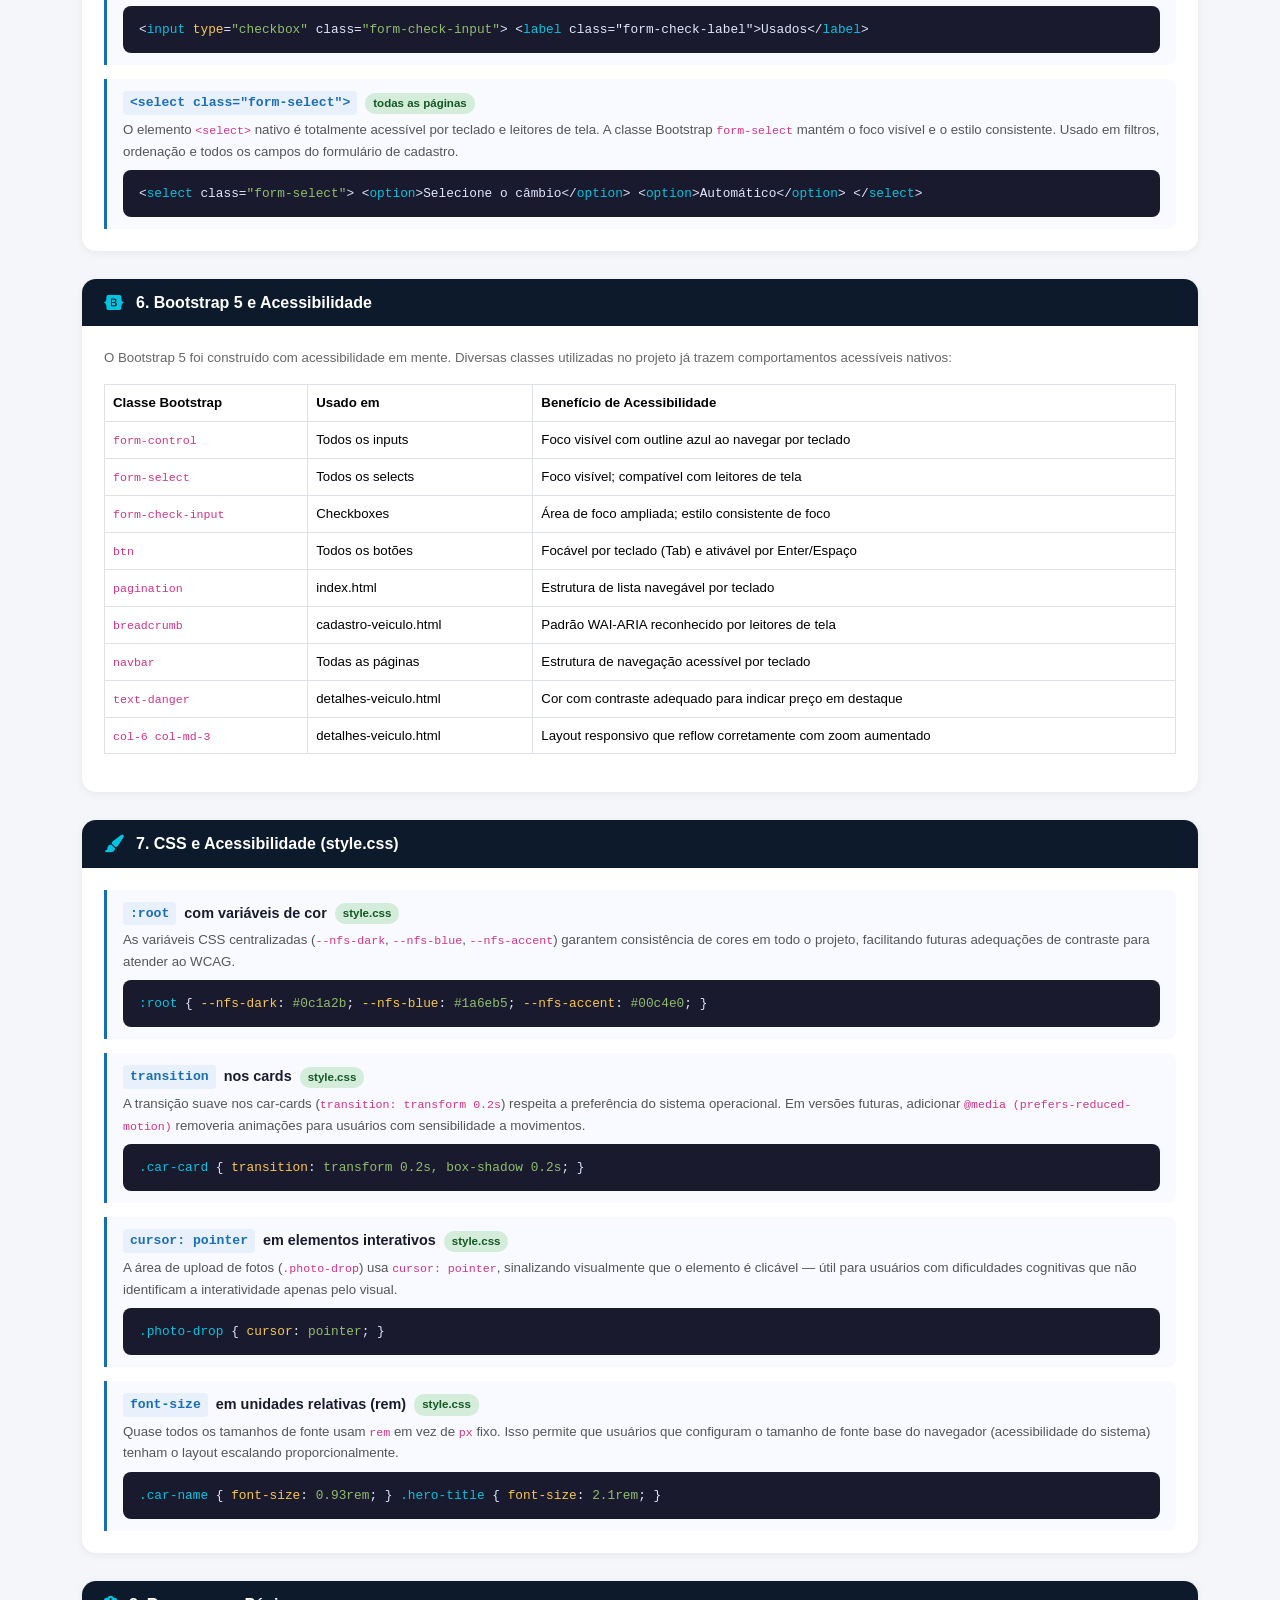
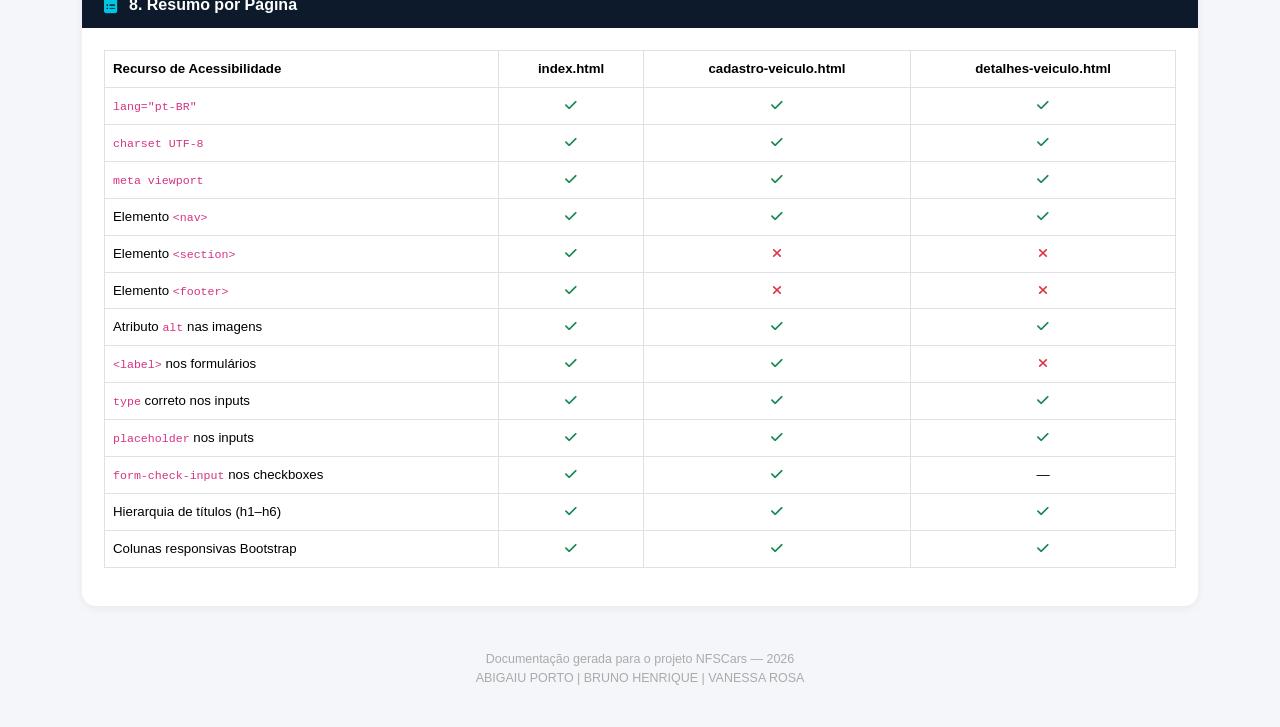
==== commit 65986a91: "ajustes2" ====
--- a/acessibilidade.html
+++ b/acessibilidade.html
@@ -77,7 +77,7 @@
             </div>
         </div>
         <div>
-            <span class="badge-page">marketplace.html</span>
+            <span class="badge-page">index.html</span>
             <span class="badge-page">cadastro-veiculo.html</span>
             <span class="badge-page">detalhes-veiculo.html</span>
             <span class="badge-page">style.css</span>
@@ -198,7 +198,7 @@
                 </div>
             </div>
             <div class="item">
-                <div class="item-title"><code>&lt;section&gt;</code> <span class="badge-present">marketplace.html</span></div>
+                <div class="item-title"><code>&lt;section&gt;</code> <span class="badge-present">index.html</span></div>
                 <div class="item-desc">
                     Agrupa conteúdo relacionado com significado próprio (o hero banner).
                     Permite que tecnologias assistivas identifiquem regiões distintas da página.
@@ -208,7 +208,7 @@
                 </div>
             </div>
             <div class="item">
-                <div class="item-title"><code>&lt;footer&gt;</code> <span class="badge-present">marketplace.html</span></div>
+                <div class="item-title"><code>&lt;footer&gt;</code> <span class="badge-present">index.html</span></div>
                 <div class="item-desc">
                     Identifica semanticamente o rodapé da página. O leitor de tela permite que o usuário
                     navegue diretamente para ele. Contém informações de contato, links úteis e direitos autorais.
@@ -239,7 +239,7 @@
                 </div>
                 <div class="code-block">
 &lt;<span class="hl">nav</span>&gt;&lt;<span class="hl">ol</span> class="breadcrumb"&gt;
-  &lt;<span class="hl">li</span> class="breadcrumb-item"&gt;&lt;a href="marketplace.html"&gt;Veículos&lt;/a&gt;&lt;/<span class="hl">li</span>&gt;
+  &lt;<span class="hl">li</span> class="breadcrumb-item"&gt;&lt;a href="index.html"&gt;Veículos&lt;/a&gt;&lt;/<span class="hl">li</span>&gt;
   &lt;<span class="hl">li</span> class="breadcrumb-item active"&gt;Cadastrar&lt;/<span class="hl">li</span>&gt;
 &lt;/<span class="hl">ol</span>&gt;&lt;/<span class="hl">nav</span>&gt;
                 </div>
@@ -412,7 +412,7 @@
                         </tr>
                         <tr>
                             <td><code>pagination</code></td>
-                            <td>marketplace.html</td>
+                            <td>index.html</td>
                             <td>Estrutura de lista navegável por teclado</td>
                         </tr>
                         <tr>
@@ -517,7 +517,7 @@
                     <thead>
                         <tr>
                             <th>Recurso de Acessibilidade</th>
-                            <th class="text-center">marketplace.html</th>
+                            <th class="text-center">index.html</th>
                             <th class="text-center">cadastro-veiculo.html</th>
                             <th class="text-center">detalhes-veiculo.html</th>
                         </tr>
